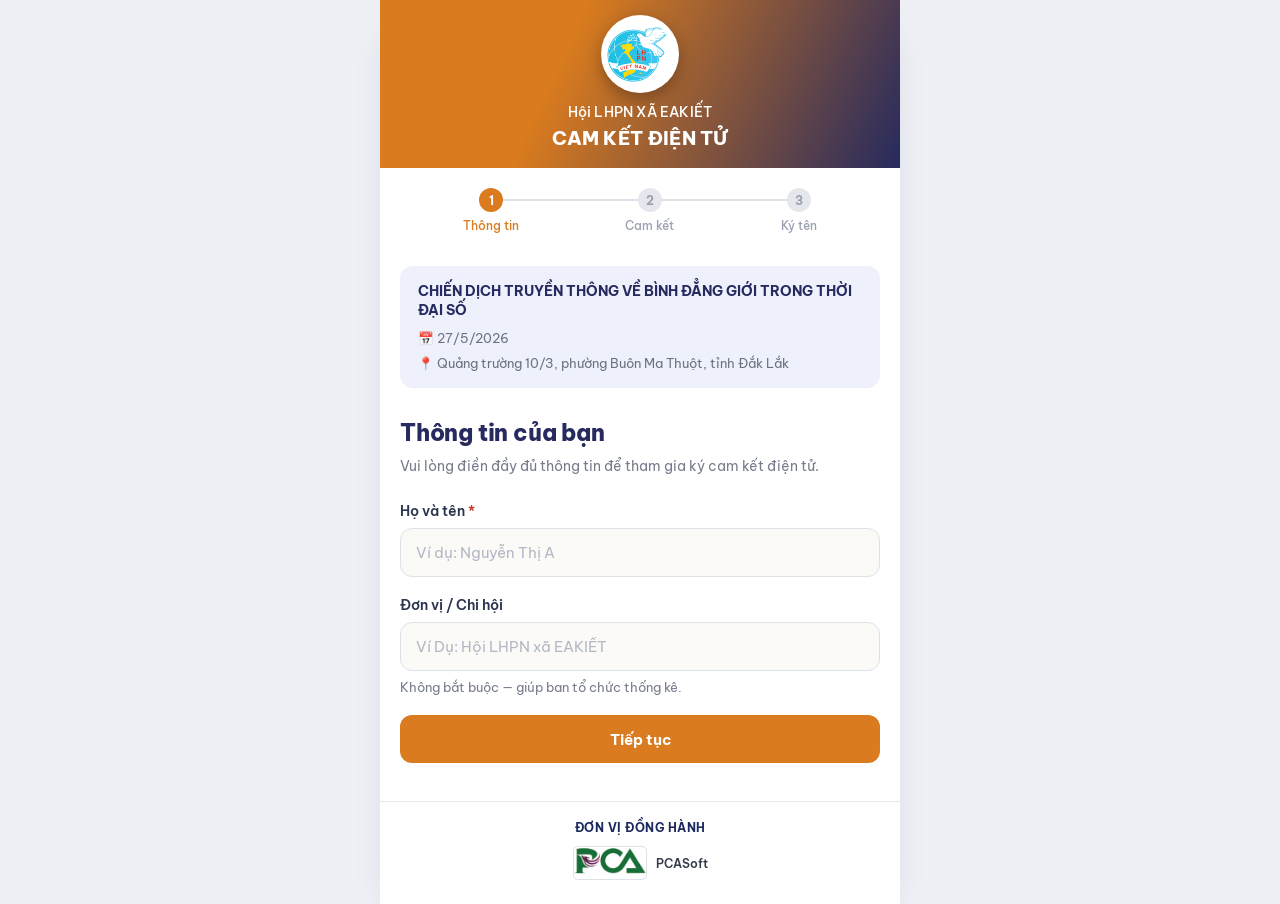
==== index.html @ b17ea29b "Initial commit" ====
<!DOCTYPE html>
<html lang="vi">
<head>
    <meta charset="UTF-8">

    <meta
        name="viewport"
        content="width=device-width, initial-scale=1.0, maximum-scale=1.0, user-scalable=no"
    >

    <title>Cam kết điện tử</title>

    <!-- CSS RIÊNG -->
    <link rel="stylesheet" href="style.css">
</head>

<body>

<div class="container">

    <!-- ================= HEADER ================= -->

    <header class="hero-header">

        <!-- Avatar / Logo -->
        <div class="avatar">
            <img
                src="image.jpg"
                alt="Logo chương trình"
            >
        </div>

        <div class="hero-title">
            <div>Hội LHPN XÃ EAKIẾT</div>
            <strong>CAM KẾT ĐIỆN TỬ</strong>
        </div>

    </header>


    <!-- ================= STEPS ================= -->

    <div class="steps">

        <div class="step active" id="stepIndicator1">
            <div class="step-number">1</div>
            <div>Thông tin</div>
        </div>

        <div class="step" id="stepIndicator2">
            <div class="step-number">2</div>
            <div>Cam kết</div>
        </div>

        <div class="step" id="stepIndicator3">
            <div class="step-number">3</div>
            <div>Ký tên</div>
        </div>

    </div>


    <!-- ================= EVENT INFO ================= -->

    <div class="event-info">

        <div class="event-title">
            CHIẾN DỊCH TRUYỀN THÔNG VỀ BÌNH ĐẲNG GIỚI
            TRONG THỜI ĐẠI SỐ
        </div>

        <div class="event-details">
            <span>📅 27/5/2026</span>
            <span>📍 Quảng trường 10/3, phường Buôn Ma Thuột, tỉnh Đắk Lắk</span>
        </div>

    </div>


    <!-- ================= SCREEN 1 ================= -->

    <section
        class="screen active"
        id="screen1"
    >

        <h2 class="title">
            Thông tin của bạn
        </h2>

        <p class="description">
            Vui lòng điền đầy đủ thông tin để tham gia
            ký cam kết điện tử.
        </p>


        <div class="field">

            <label for="fullName">
                Họ và tên <span>*</span>
            </label>

            <input
                type="text"
                id="fullName"
                placeholder="Ví dụ: Nguyễn Thị A"
                autocomplete="name"
            >

        </div>


        <div class="field">

            <label for="organization">
                Đơn vị / Chi hội
            </label>

            <input
                type="text"
                id="organization"
                placeholder="Ví Dụ: Hội LHPN xã EAKIẾT"
            >
        <div class="hint"> Không bắt buộc — giúp ban tổ chức thống kê. </div>
        </div>


        <button
            class="btn btn-primary btn-full"
            id="nextInfoButton"
        >
            Tiếp tục
        </button>

    </section>


    <!-- ================= SCREEN 2 ================= -->

    <section
        class="screen"
        id="screen2"
    >

        <h2 class="title">
            Nội dung cam kết
        </h2>

        <p class="description">
            Vui lòng chọn những nội dung bạn cam kết thực hiện.
        </p>


        <button
            class="select-all"
            id="selectAllButton"
        >
            Chọn tất cả
        </button>


        <label class="commitment">

            <input
                type="checkbox"
                class="commitmentCheck"
                value="Sử dụng mạng xã hội văn minh, tích cực và có trách nhiệm"
            >

            <span>
                Tôi cam kết sử dụng mạng xã hội văn minh,
                tích cực và có trách nhiệm.
            </span>

        </label>


        <label class="commitment">

            <input
                type="checkbox"
                class="commitmentCheck"
                value="Không chia sẻ thông tin sai sự thật"
            >

            <span>
                Tôi không chia sẻ thông tin sai sự thật,
                thông tin chưa được kiểm chứng.
            </span>

        </label>


        <label class="commitment">

            <input
                type="checkbox"
                class="commitmentCheck"
                value="Bảo vệ thông tin cá nhân"
            >

            <span>
                Tôi chủ động bảo vệ thông tin cá nhân,
                tài khoản và dữ liệu trên không gian mạng.
            </span>

        </label>


        <label class="commitment">

            <input
                type="checkbox"
                class="commitmentCheck"
                value="Không tham gia hành vi bạo lực mạng"
            >

            <span>
                Tôi không tham gia, cổ súy hoặc tiếp tay
                cho các hành vi bạo lực trên không gian mạng.
            </span>

        </label>


        <label class="commitment">

            <input
                type="checkbox"
                class="commitmentCheck"
                value="Lan tỏa những giá trị tốt đẹp"
            >

            <span>
                Tôi lan tỏa những thông tin và giá trị
                tốt đẹp đến cộng đồng.
            </span>

        </label>


        <div class="buttons">

            <button
                class="btn btn-secondary"
                id="backToInfo"
            >
                Quay lại
            </button>

            <button
                class="btn btn-primary"
                id="nextCommitment"
            >
                Tiếp tục
            </button>

        </div>

    </section>


    <!-- ================= SCREEN 3 ================= -->

    <section
        class="screen"
        id="screen3"
    >

        <h2 class="title">
            Ký tên xác nhận
        </h2>

        <p class="description">
            Vui lòng ký tên vào ô bên dưới để hoàn tất
            cam kết điện tử.
        </p>


        <div class="signature-box">

            <canvas id="signatureCanvas"></canvas>

            <div class="signature-placeholder">
                Ký tên tại đây
            </div>

        </div>


        <button
            class="clear-signature"
            id="clearSignature"
        >
            Xóa chữ ký
        </button>


        <div class="buttons">

            <button
                class="btn btn-secondary"
                id="backToCommitment"
            >
                Quay lại
            </button>

            <button
                class="btn btn-primary"
                id="submitButton"
            >
                TÔI CAM KẾT
            </button>

        </div>

    </section>


    <!-- ================= SUCCESS ================= -->

    <section
        class="screen"
        id="successScreen"
    >

        <div class="success">

            <div class="success-icon">
                ✓
            </div>

            <h2>
                Cam kết thành công!
            </h2>

            <p>
                Cảm ơn bạn đã tham gia ký cam kết.
            </p>

            <p>
                Thông tin của bạn đã được ghi nhận.
            </p>


            <button
                class="btn btn-primary btn-full"
                id="newCommitment"
            >
                Ký cho người khác
            </button>

        </div>

    </section>


    <!-- ================= FOOTER ================= -->

    <footer class="footer">

        <div class="partner-title">
            ĐƠN VỊ ĐỒNG HÀNH
        </div>

        <div class="partner">

            <img
                src="PCA.png"
                alt="PCASoft"
            >

            <h5>PCASoft</h5>

        </div>

    </footer>

</div>


<!-- JAVASCRIPT RIÊNG -->
<script src="script.js"></script>

</body>
</html>
---- style.css ----
/* =================================================
   FONT
   Be Vietnam Pro — a Vietnamese-native typeface,
   so diacritics sit correctly at every weight.
================================================= */

@import url('https://fonts.googleapis.com/css2?family=Be+Vietnam+Pro:wght@400;500;600;700;800&display=swap');

:root {
    --ink: #262b3a;
    --ink-soft: #767c8c;

    --navy: #1c2960;
    --navy-deep: #262a5e;

    --gold: #d97b1e;
    --gold-deep: #c06c1a;

    --paper: #eef0f5;
    --card: #ffffff;

    --line: #dde1e8;
    --line-soft: #e6e8ee;

    --green: #3f9142;

    --radius-lg: 20px;
    --radius-md: 13px;
    --radius-sm: 12px;

    --shadow-card:
        0 18px 40px -22px rgba(14, 35, 82, .28);
}


* {
    box-sizing: border-box;
    margin: 0;
    padding: 0;
}


body {
    font-family: "Be Vietnam Pro", Arial, Helvetica, sans-serif;

    background: var(--paper);

    color: var(--ink);

    min-height: 100vh;
}


.container {
    width: 100%;
    max-width: 520px;

    min-height: 100vh;

    margin: auto;

    background: var(--card);

    box-shadow: var(--shadow-card);
}


.hint {
    font-size: 12.5px;
    color: var(--ink-soft);
    margin-top: 7px;
    line-height: 1.5;
}


/* =================================================
   HEADER
================================================= */

.hero-header {
    position: relative;

    width: 100%;
    height: 168px;

    display: flex;

    flex-direction: column;

    align-items: center;

    justify-content: center;

    background:
        linear-gradient(
            115deg,
            var(--gold) 0%,
            var(--gold) 35%,
            var(--navy-deep) 100%
        );

    overflow: hidden;
}


.avatar {
    width: 78px;
    height: 78px;

    padding: 6px;

    background: #fff;

    border-radius: 50%;

    display: flex;

    align-items: center;

    justify-content: center;

    box-shadow:
        0 6px 16px rgba(0, 0, 0, .28);

    margin-bottom: 9px;

    position: relative;
    z-index: 2;
}


.avatar img {
    width: 100%;
    height: 100%;

    object-fit: contain;

    border-radius: 50%;
}


.hero-title {
    text-align: center;

    color: #fff;

    font-size: 13.5px;
    font-weight: 500;

    line-height: 1.5;

    letter-spacing: .2px;

    position: relative;
    z-index: 2;
}


.hero-title strong {
    display: block;

    font-size: 19px;
    font-weight: 800;

    margin-top: 2px;

    letter-spacing: .3px;
}


/* =================================================
   STEPS
================================================= */

.steps {
    display: flex;

    justify-content: space-around;

    position: relative;

    padding: 20px 30px 16px;
}


.steps::before {
    content: "";

    position: absolute;

    top: 31px;

    left: 19%;

    right: 19%;

    height: 2px;

    background: var(--line);
}


.step {
    position: relative;

    z-index: 2;

    text-align: center;

    color: #9aa1b0;

    font-size: 12px;
    font-weight: 500;
}


.step-number {
    width: 24px;
    height: 24px;

    margin: 0 auto 6px;

    border-radius: 50%;

    background: #e5e7ed;

    display: flex;

    align-items: center;

    justify-content: center;

    color: #99a0b0;

    font-weight: 700;
    font-size: 12px;

    transition: background .25s, color .25s;
}


.step.active {
    color: var(--gold);
}


.step.active .step-number {
    background: var(--gold);

    color: #fff;
}


/* =================================================
   EVENT INFO
================================================= */

.event-info {
    margin: 17px 20px 26px;

    padding: 16px 18px;

    background: #eef0fb;

    border-radius: var(--radius-md);
}


.event-title {
    color: var(--navy-deep);

    font-size: 13.5px;
    font-weight: 700;

    line-height: 1.4;

    margin-bottom: 9px;
}


.event-details {
    display: flex;

    flex-direction: column;

    gap: 6px;

    color: #6a7282;

    font-size: 12.5px;

    line-height: 1.5;
}


/* =================================================
   CONTENT
================================================= */

.screen {
    display: none;

    padding: 4px 20px 28px;
}


.screen.active {
    display: block;
}


.title {
    color: var(--navy-deep);

    font-size: 23px;
    font-weight: 800;

    letter-spacing: -.2px;

    margin-bottom: 8px;
}


.description {
    color: var(--ink-soft);

    font-size: 14px;

    line-height: 1.6;

    margin-bottom: 24px;
}


/* =================================================
   FORM
================================================= */

.field {
    margin-bottom: 19px;
}


.field label {
    display: block;

    color: #2c3550;

    font-size: 14px;
    font-weight: 600;

    margin-bottom: 8px;
}


.field label span {
    color: #c0392b;
}


.field input {
    width: 100%;

    height: 49px;

    padding: 0 15px;

    background: #fbfaf7;

    border: 1.5px solid var(--line);

    border-radius: var(--radius-sm);

    outline: none;

    font: inherit;
    font-size: 15px;
    color: var(--ink);

    transition: border-color .2s, box-shadow .2s, background .2s;
}


.field input::placeholder {
    color: #b3b8c4;
}


.field input:focus {
    border-color: var(--navy);

    background: #fff;

    box-shadow:
        0 0 0 4px rgba(22, 49, 107, .09);
}


/* =================================================
   COMMITMENT
================================================= */

.select-all {
    width: 100%;

    height: 46px;

    border: 1.5px solid var(--line);

    background: #fbfaf7;

    color: var(--navy);

    border-radius: var(--radius-sm);

    font: inherit;
    font-weight: 700;
    font-size: 14px;

    margin-bottom: 14px;

    cursor: pointer;

    transition: border-color .2s, background .2s;
}


.select-all:hover {
    border-color: var(--navy);

    background: #f3f5fa;
}


.commitment {
    display: flex;

    align-items: flex-start;

    gap: 12px;

    padding: 14px 15px;

    margin-bottom: 10px;

    background: #fdfcfa;

    border: 1.5px solid var(--line-soft);

    border-radius: var(--radius-md);

    cursor: pointer;

    transition: border-color .2s, background .2s, box-shadow .2s;
}


.commitment:hover {
    border-color: #d8ccb4;
}


.commitment.selected {
    border-color: var(--gold);

    background: #fff8f0;

    box-shadow: 0 4px 14px -8px rgba(217, 122, 38, .5);
}


.commitment input {
    width: 20px;
    height: 20px;

    flex-shrink: 0;

    accent-color: var(--gold);

    margin-top: 2px;

    cursor: pointer;

    transition: transform .15s;
}


.commitment.selected input {
    transform: scale(1.08);
}


.commitment span {
    color: #464d5c;

    font-size: 13.5px;

    line-height: 1.55;
}


/* =================================================
   BUTTON
================================================= */

.buttons {
    display: flex;

    gap: 10px;

    margin-top: 24px;
}


.btn {
    flex: 1;

    min-height: 48px;

    border: none;

    border-radius: var(--radius-sm);

    font: inherit;
    font-size: 14.5px;
    font-weight: 700;

    cursor: pointer;

    transition: transform .12s, box-shadow .2s, background .2s;
}


.btn-full {
    width: 100%;
}


.btn-primary {
    background: var(--gold);

    color: #fff;
}


.btn-primary:hover {
    background: var(--gold-deep);
}


.btn-primary:active {
    transform: scale(.98);
}


.btn-secondary {
    background: #edeef2;

    color: #4a5064;
}


.btn-secondary:hover {
    background: #e3e5eb;
}


/* =================================================
   SIGNATURE
================================================= */

.signature-box {
    position: relative;

    width: 100%;
    height: 220px;

    border: 1.5px dashed #c9cee0;

    border-radius: var(--radius-md);

    overflow: hidden;

    background:
        repeating-linear-gradient(
            transparent,
            transparent 100%
        ),
        #fdfdfc;
}


.signature-box::after {
    content: "";

    position: absolute;

    left: 24px;
    right: 24px;
    bottom: 34px;

    height: 1px;

    background: #dfe2ea;
}


#signatureCanvas {
    width: 100%;
    height: 100%;

    display: block;

    touch-action: none;

    position: relative;

    z-index: 2;
}


.signature-placeholder {
    position: absolute;

    top: 44%;
    left: 50%;

    transform: translate(-50%, -50%);

    color: #c1c6d2;

    font-size: 14px;
    font-weight: 500;

    pointer-events: none;

    z-index: 1;
}


.clear-signature {
    margin-top: 10px;

    border: none;

    background: none;

    color: var(--gold-deep);

    font: inherit;
    font-size: 13px;
    font-weight: 600;

    cursor: pointer;
}


.clear-signature:hover {
    text-decoration: underline;
}


/* =================================================
   SUCCESS
================================================= */

.success {
    text-align: center;

    padding: 50px 10px;
}


.success-icon {
    width: 74px;
    height: 74px;

    margin: 0 auto 20px;

    border-radius: 50%;

    background: var(--green);

    color: #fff;

    font-size: 36px;

    display: flex;

    align-items: center;

    justify-content: center;

    box-shadow: 0 12px 26px -12px rgba(63, 145, 66, .6);

    animation: pop-in .4s ease-out;
}


@keyframes pop-in {
    from {
        transform: scale(.6);
        opacity: 0;
    }

    to {
        transform: scale(1);
        opacity: 1;
    }
}


@media (prefers-reduced-motion: reduce) {

    .success-icon {
        animation: none;
    }

}


.success h2 {
    color: var(--navy-deep);

    font-size: 23px;
    font-weight: 800;

    margin-bottom: 15px;
}


.success p {
    color: var(--ink-soft);

    font-size: 14px;

    line-height: 1.6;

    margin-bottom: 5px;
}


.success .btn {
    margin-top: 26px;
}


/* =================================================
   FOOTER
================================================= */

.footer {
    border-top: 1px solid var(--line-soft);

    margin-top: 10px;

    padding: 18px 20px 24px;

    text-align: center;
}


.partner-title {
    color: var(--navy);

    font-size: 11.5px;
    font-weight: 700;

    letter-spacing: .5px;

    margin-bottom: 11px;
}


.partner {
    display: flex;

    align-items: center;

    justify-content: center;

    gap: 9px;
}


.partner img {
    width: 74px;
    height: 34px;

    object-fit: contain;

    border: 1px solid var(--line);

    border-radius: 5px;

    background: #fff;
}


.partner h5,
.partner span {
    font-size: 12px;
    font-weight: 600;

    color: #333a4a;
}


/* =================================================
   MOBILE
================================================= */

@media (max-width: 380px) {

    .hero-header {
        height: 154px;
    }


    .avatar {
        width: 70px;
        height: 70px;
    }


    .hero-title strong {
        font-size: 17px;
    }


    .title {
        font-size: 21px;
    }

}
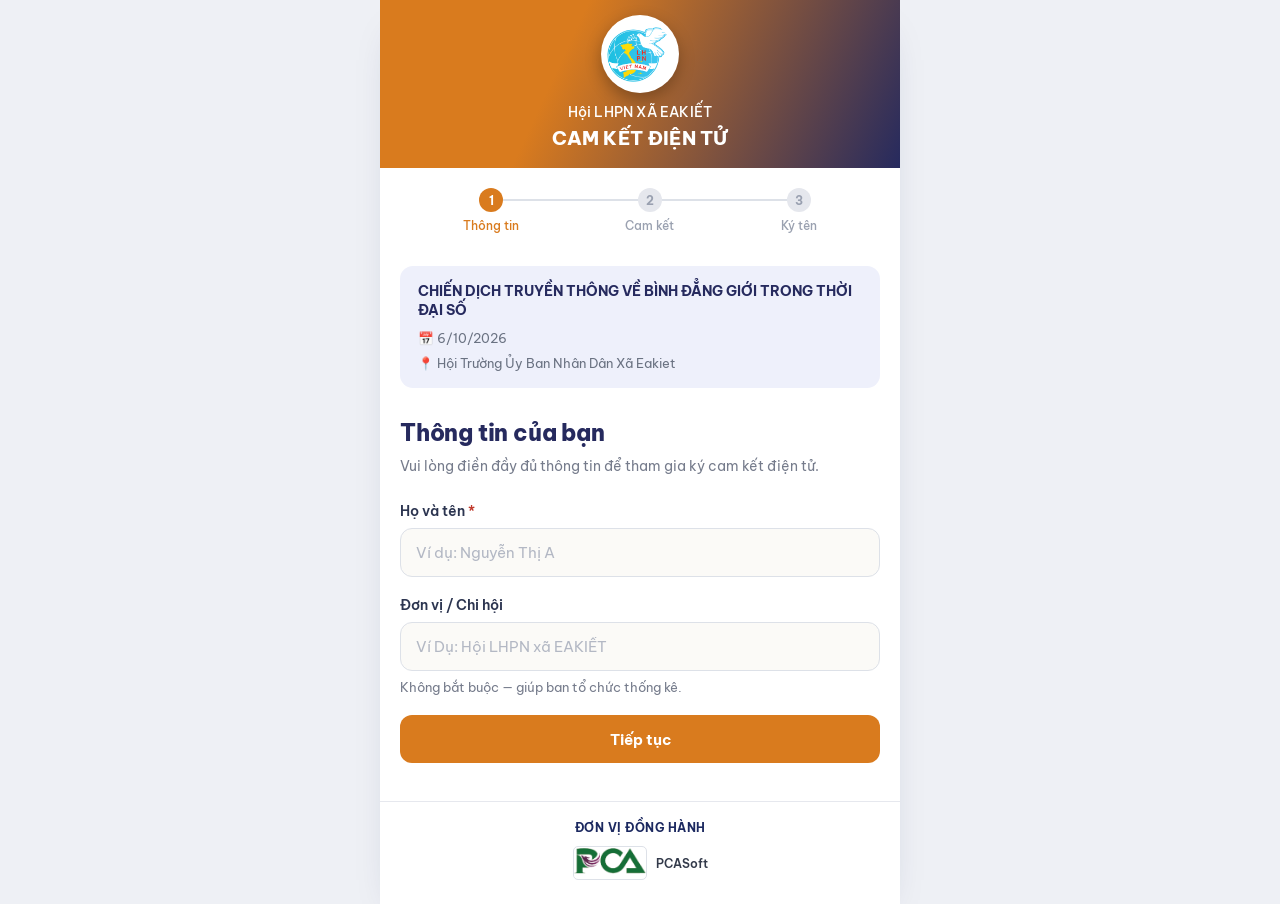
==== commit 01f58a9d: "Update event date and location in index.html" ====
--- a/index.html
+++ b/index.html
@@ -70,8 +70,8 @@
         </div>
 
         <div class="event-details">
-            <span>📅 27/5/2026</span>
-            <span>📍 Quảng trường 10/3, phường Buôn Ma Thuột, tỉnh Đắk Lắk</span>
+            <span>📅 6/10/2026</span>
+            <span>📍 Hội Trường Ủy Ban Nhân Dân Xã Eakiet</span>
         </div>
 
     </div>
@@ -383,4 +383,4 @@
 <script src="script.js"></script>
 
 </body>
-</html>+</html>
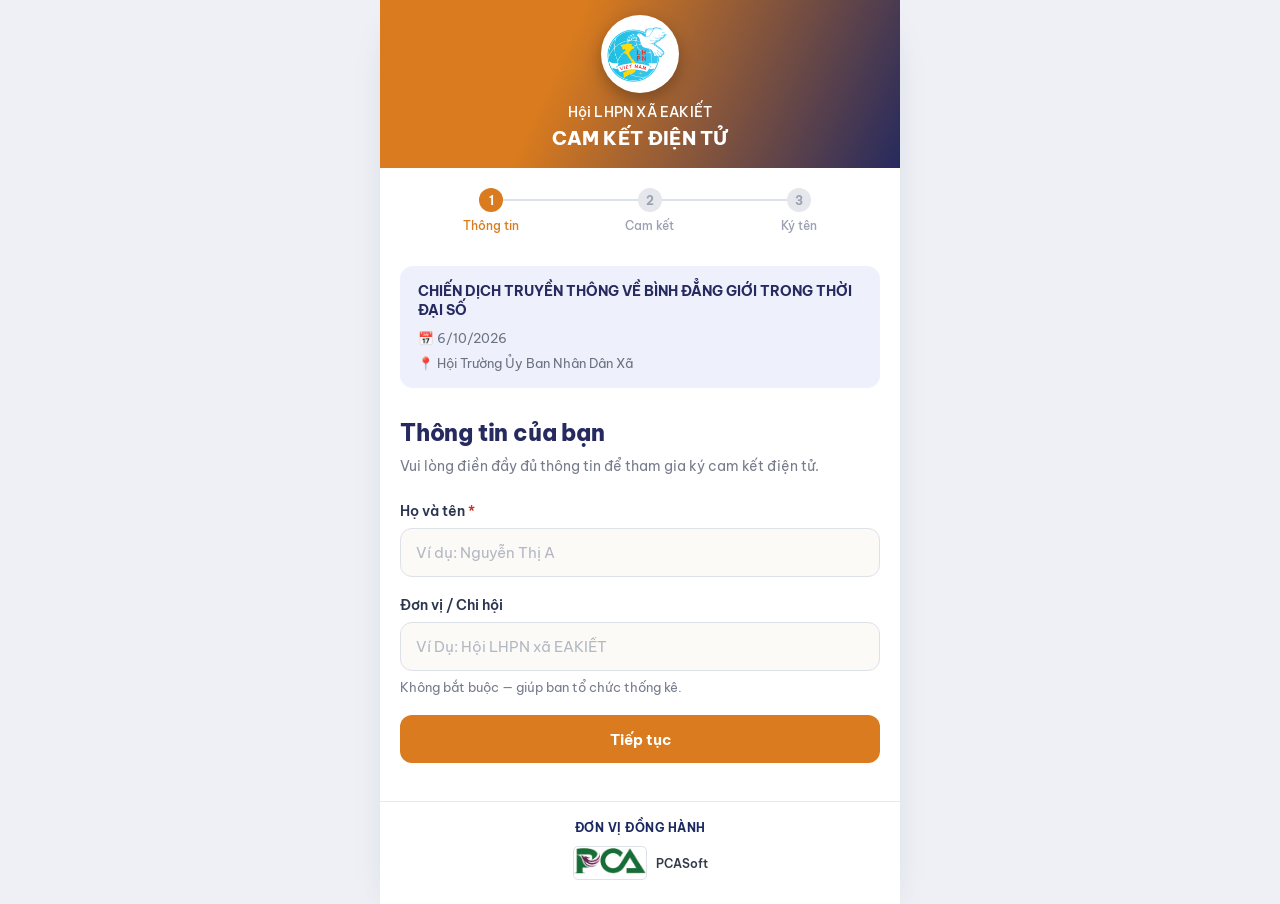
==== commit e204d78a: "Update new" ====
--- a/index.html
+++ b/index.html
@@ -71,7 +71,7 @@
 
         <div class="event-details">
             <span>📅 6/10/2026</span>
-            <span>📍 Hội Trường Ủy Ban Nhân Dân Xã Eakiet</span>
+            <span>📍 Hội Trường Ủy Ban Nhân Dân Xã</span>
         </div>
 
     </div>
